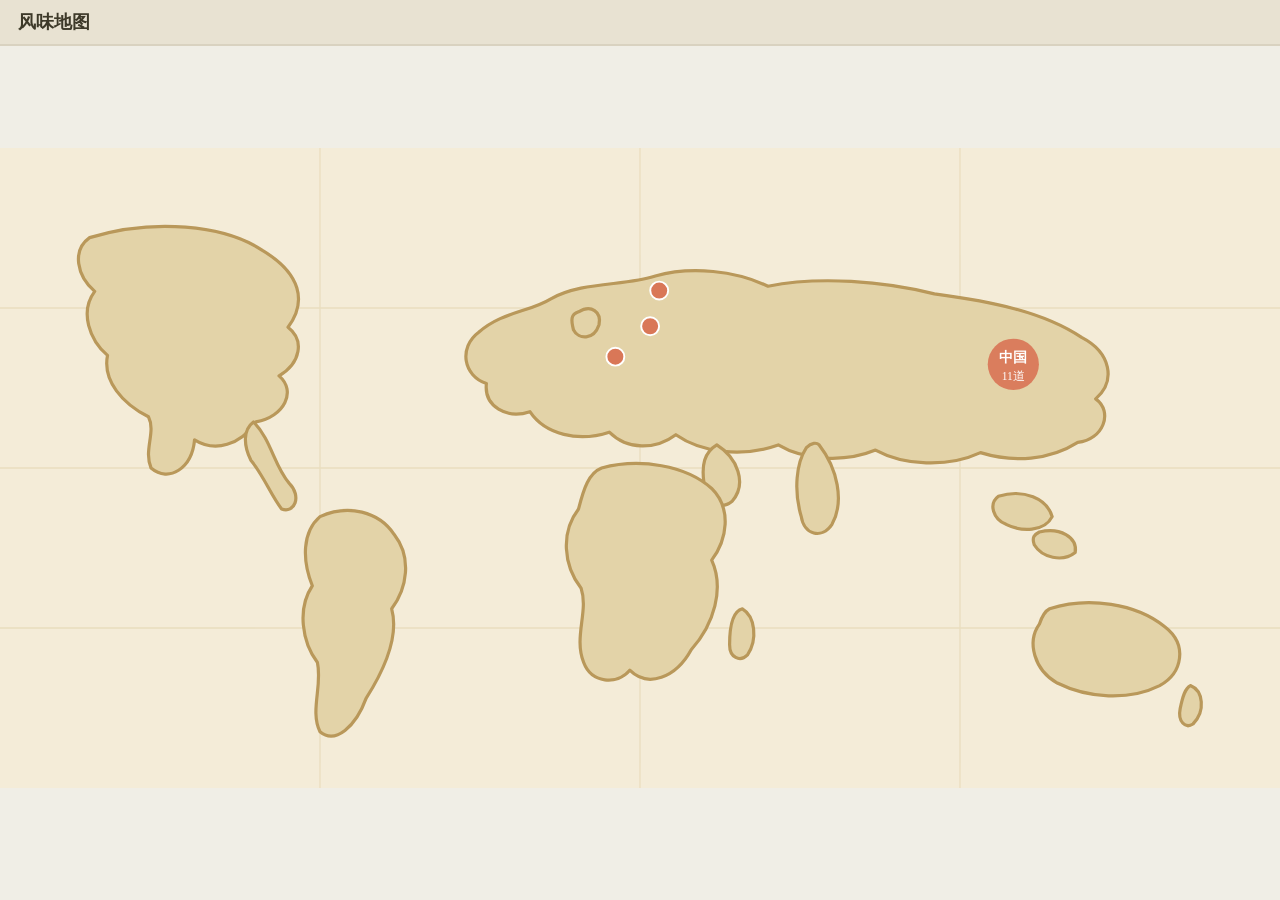
==== index.html @ 30118620 "feat: 手绘世界地图 + 世界视图(海外单钉+中国聚合气泡)" ====
<!DOCTYPE html><html lang="zh"><head><meta charset="utf-8">
<meta name="viewport" content="width=device-width,initial-scale=1">
<title>风味地图 · 山海之间</title><link rel="stylesheet" href="styles.css"></head>
<body>
<header><h1>风味地图</h1><button id="back" hidden>← 返回世界</button></header>
<main id="stage"><svg id="map" viewBox="0 0 1000 500" preserveAspectRatio="xMidYMid meet"></svg></main>
<script type="module" src="src/map.js"></script>
</body></html>
---- styles.css ----
/* Claude 暖色调：暖米纸底 + 赤陶/珊瑚橙主色 + 暖深棕文字 */
:root{
  --paper:#F0EEE6;     /* Claude 暖米纸背景 */
  --paper-2:#FAF9F5;   /* 更浅卡片底 */
  --band:#E8E2D2;      /* 顶栏/分隔暖色 */
  --line:#D9D2C0;      /* 描边/分割线 */
  --accent:#D97757;    /* Claude orange（珊瑚橙）主色 */
  --accent-2:#CC785C;  /* 赤陶（hover/次级） */
  --ink:#3D3929;       /* 暖深棕主文字 */
  --ink-soft:#6B6453;  /* 次级文字 */
}
*{box-sizing:border-box}
body{margin:0;font-family:"Noto Serif SC",serif;background:var(--paper);color:var(--ink)}
header{display:flex;align-items:center;gap:12px;padding:10px 18px;background:var(--band);border-bottom:2px solid var(--line)}
header h1{font-size:18px;margin:0;color:var(--ink)}
#back{background:var(--accent);color:#fff;border:none;border-radius:14px;padding:4px 12px;cursor:pointer}
#back:hover{background:var(--accent-2)}
#stage{width:100%;height:calc(100vh - 56px)}
#map{width:100%;height:100%;display:block}
.pin{fill:var(--accent);stroke:#fff;stroke-width:1.5;cursor:pointer;transition:r .1s}
.pin:hover{r:10}
.cluster circle{fill:var(--accent);opacity:.92;cursor:pointer}
.cluster text{fill:#fff;font-size:11px;font-weight:700;pointer-events:none}
.cluster .cnt{font-size:9px;font-weight:400}
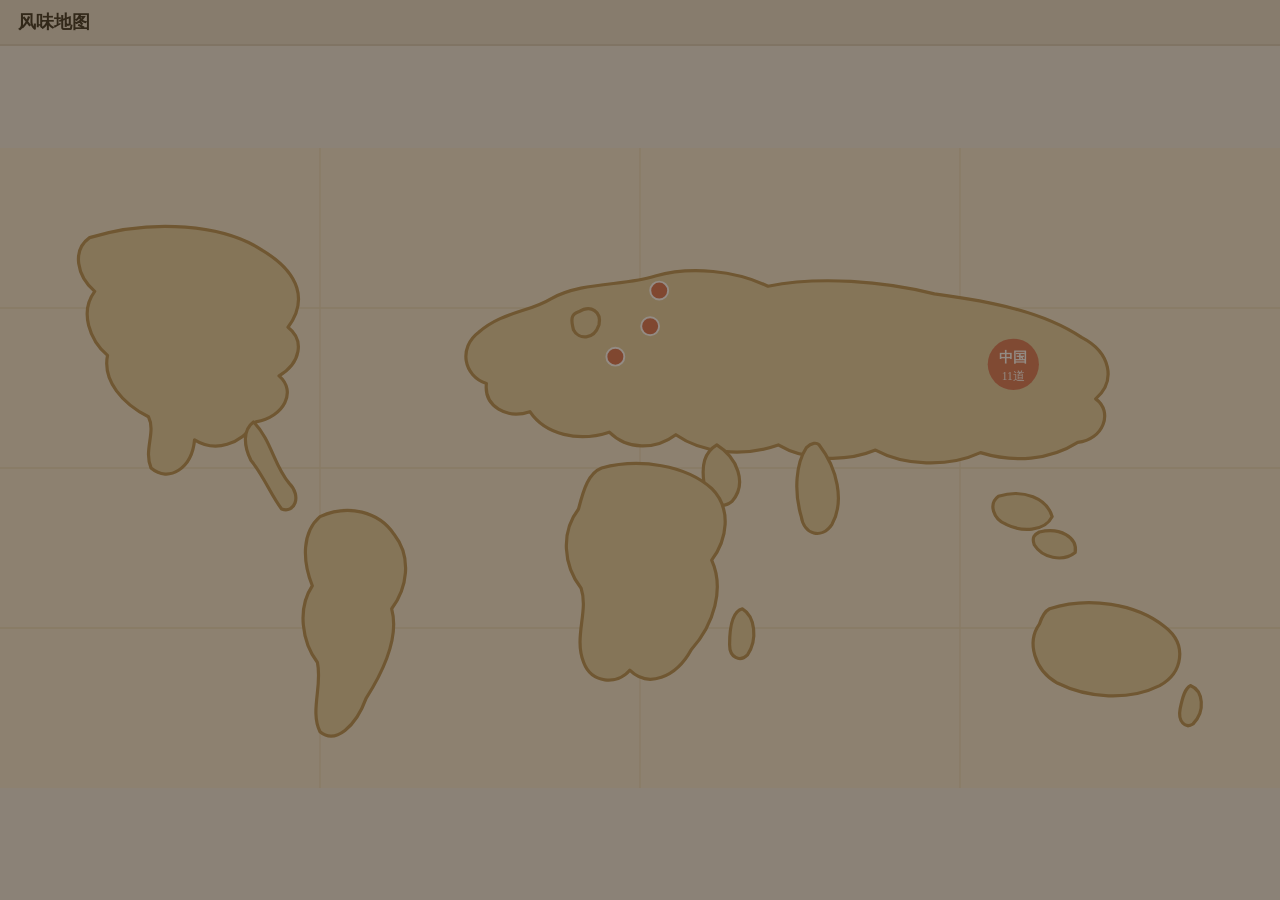
==== commit 301664ec: "feat: 本集全文覆盖层(自动高亮+集内跳转) Co-Authored-By: Claude Opus 4.8 <noreply@anthropic.com>" ====
--- a/index.html
+++ b/index.html
@@ -4,5 +4,13 @@
 <body>
 <header><h1>风味地图</h1><button id="back" hidden>← 返回世界</button></header>
 <main id="stage"><svg id="map" viewBox="0 0 1000 500" preserveAspectRatio="xMidYMid meet"></svg></main>
-<script type="module" src="src/map.js"></script>
+<aside id="panel" hidden></aside>
+<div id="fulltext" hidden></div>
+<script type="module">
+  import { init } from './src/map.js';
+  import { openPanel, bindFulltext } from './src/panel.js';
+  import { openFulltext } from './src/fulltext.js';
+  init(openPanel);
+  bindFulltext(openFulltext);
+</script>
 </body></html>
--- a/styles.css
+++ b/styles.css
@@ -22,3 +22,27 @@
 .cluster circle{fill:var(--accent);opacity:.92;cursor:pointer}
 .cluster text{fill:#fff;font-size:11px;font-weight:700;pointer-events:none}
 .cluster .cnt{font-size:9px;font-weight:400}
+#panel{position:fixed;top:56px;right:0;width:360px;max-width:90vw;height:calc(100vh - 56px);
+  background:var(--paper-2);border-left:2px solid var(--line);box-shadow:-6px 0 24px rgba(60,40,10,.18);
+  padding:18px 20px;overflow:auto;animation:slide .18s ease}
+@keyframes slide{from{transform:translateX(40px);opacity:.3}to{transform:none;opacity:1}}
+#panel .close{position:absolute;top:8px;right:12px;border:none;background:none;font-size:22px;cursor:pointer;color:var(--accent-2)}
+#panel .art{display:block;width:120px;height:120px;margin:6px auto}
+#panel h2{text-align:center;color:var(--ink);margin:6px 0}
+#panel .meta{text-align:center;color:var(--ink-soft);font-size:12px;margin:0 0 10px}
+#panel h3{font-size:13px;color:var(--accent-2);margin:14px 0 4px}
+#panel blockquote{margin:0;padding-left:12px;border-left:3px solid var(--accent);color:var(--ink-soft);font-style:italic}
+#panel .ft{margin-top:18px;width:100%;background:var(--accent);color:#fff;border:none;border-radius:8px;padding:8px;cursor:pointer}
+#panel .ft:hover{background:var(--accent-2)}
+#fulltext{position:fixed;inset:0;background:rgba(40,25,10,.5);z-index:10;display:flex;justify-content:center;align-items:flex-start;padding:4vh 0}
+.ft-box{background:var(--paper-2);width:760px;max-width:94vw;max-height:92vh;border-radius:10px;overflow:auto}
+.ft-box header{position:sticky;top:0;display:flex;justify-content:space-between;align-items:center;padding:12px 20px;background:var(--band);border-bottom:2px solid var(--line)}
+.ft-box h2{font-size:16px;margin:0;color:var(--ink)}
+.ft-close{border:none;background:none;font-size:22px;cursor:pointer;color:var(--accent-2)}
+.ft-nav{display:flex;flex-wrap:wrap;gap:6px;padding:10px 20px;border-bottom:1px solid var(--line)}
+.ft-nav button{border:1px solid var(--line);background:var(--paper);border-radius:12px;padding:2px 10px;font-size:12px;cursor:pointer;color:var(--ink)}
+.ft-nav button:hover{border-color:var(--accent);color:var(--accent-2)}
+.ft-box article{padding:16px 24px;line-height:1.9;color:var(--ink)}
+.ft-box .loc{color:var(--ink-soft);font-weight:700}
+.ft-box .seg .tag{display:inline-block;background:var(--accent);color:#fff;font-size:11px;border-radius:8px;padding:0 6px;margin-right:6px}
+.ft-box .seg.active{background:rgba(217,119,87,.22);border-radius:6px;padding:6px 8px;transition:background .3s}
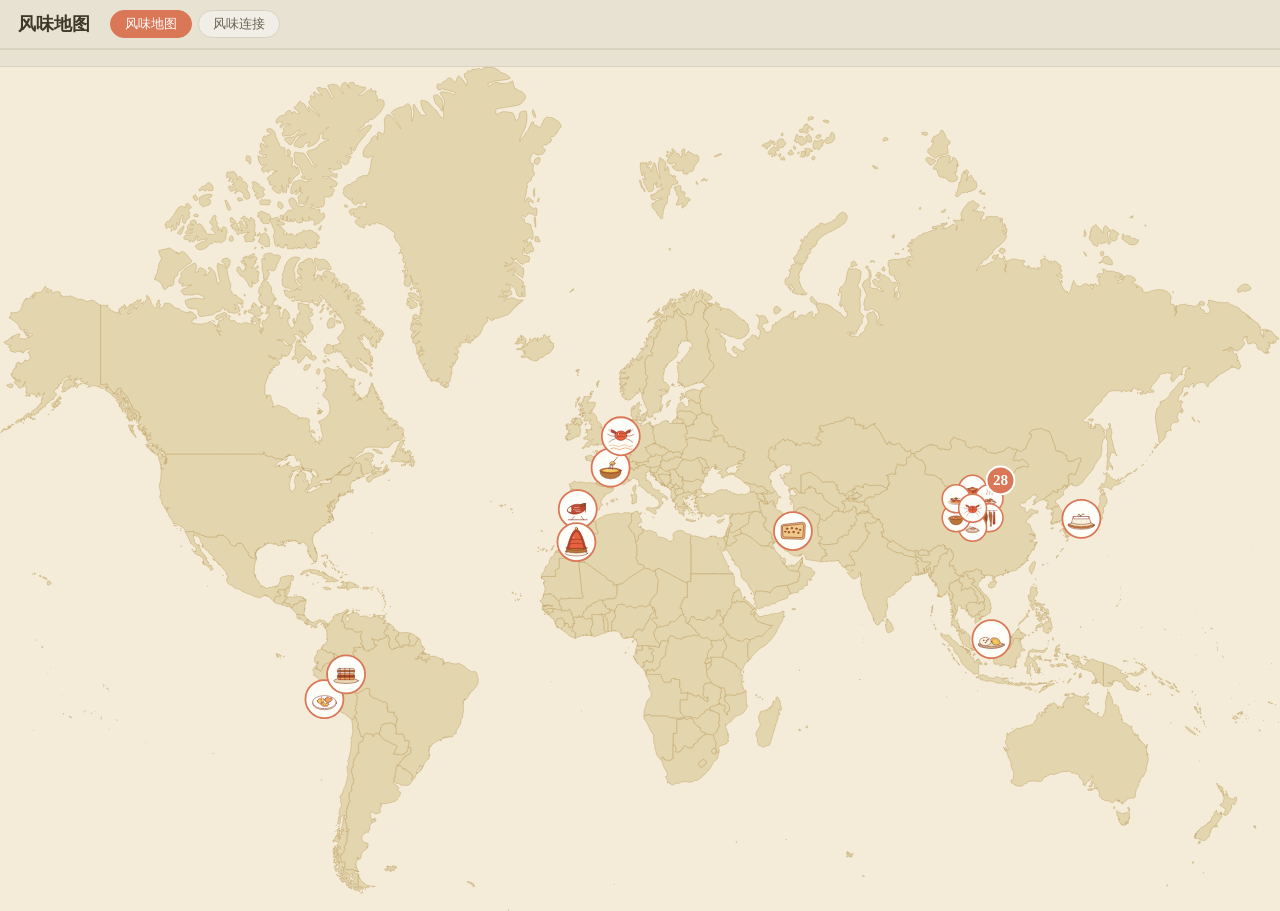
==== commit 2eed881d: "feat: 风味连接视图(集标签+地理总览+主题彩色弧线+hover高亮)；第1-3集 links" ====
--- a/index.html
+++ b/index.html
@@ -1,16 +1,66 @@
 <!DOCTYPE html><html lang="zh"><head><meta charset="utf-8">
 <meta name="viewport" content="width=device-width,initial-scale=1">
-<title>风味地图 · 山海之间</title><link rel="stylesheet" href="styles.css"></head>
+<title>风味地图 · 风味人间</title><link rel="stylesheet" href="styles.css"></head>
 <body>
-<header><h1>风味地图</h1><button id="back" hidden>← 返回世界</button></header>
-<main id="stage"><svg id="map" viewBox="0 0 1000 500" preserveAspectRatio="xMidYMid meet"></svg></main>
+<header>
+  <h1>风味地图</h1>
+  <nav id="viewtabs">
+    <button id="tab-map" class="active">风味地图</button>
+    <button id="tab-connect">风味连接</button>
+  </nav>
+  <button id="back" hidden>← 返回世界</button>
+</header>
+<div id="eptabs" hidden></div>
+<main id="stage">
+  <svg id="map" viewBox="0 0 1000 500" preserveAspectRatio="xMidYMid meet"></svg>
+  <div id="conn-label" hidden></div>
+</main>
 <aside id="panel" hidden></aside>
 <div id="fulltext" hidden></div>
 <script type="module">
-  import { init } from './src/map.js';
+  import { init, renderWorld, renderConnections, getEpisodes } from './src/map.js';
   import { openPanel, bindFulltext } from './src/panel.js';
   import { openFulltext } from './src/fulltext.js';
   init(openPanel);
   bindFulltext(openFulltext);
+
+  const tabMap = document.getElementById('tab-map');
+  const tabConnect = document.getElementById('tab-connect');
+  const eptabs = document.getElementById('eptabs');
+  const back = document.getElementById('back');
+  const connLabel = document.getElementById('conn-label');
+  let curEp = null;
+
+  function setView(connect){
+    tabMap.classList.toggle('active', !connect);
+    tabConnect.classList.toggle('active', connect);
+    eptabs.hidden = !connect;
+    connLabel.hidden = true;
+    document.getElementById('panel').hidden = true;
+    if(connect){ back.hidden = true; }
+  }
+  tabMap.addEventListener('click', ()=>{ setView(false); renderWorld(); });
+  tabConnect.addEventListener('click', ()=>{ if(tabConnect.classList.contains('active')) return; openConnect(); });
+
+  function openConnect(){
+    setView(true);
+    if(!eptabs.childElementCount){
+      getEpisodes().forEach(ep=>{
+        const b=document.createElement('button');
+        b.textContent = `《风味人间》S${ep.season} 第${ep.episode}集 ${ep.title}`;
+        b.addEventListener('click', ()=>selectEp(ep, b));
+        eptabs.appendChild(b);
+      });
+    }
+    const first = curEp || getEpisodes()[0];
+    const btn = [...eptabs.children][getEpisodes().findIndex(e=>e.season===first.season && e.episode===first.episode)];
+    selectEp(first, btn);
+  }
+  function selectEp(ep, btn){
+    curEp = ep;
+    [...eptabs.children].forEach(c=>c.classList.toggle('active', c===btn));
+    connLabel.hidden = true;
+    renderConnections(ep.season, ep.episode);
+  }
 </script>
 </body></html>
--- a/styles.css
+++ b/styles.css
@@ -16,12 +16,35 @@
 #back{background:var(--accent);color:#fff;border:none;border-radius:14px;padding:4px 12px;cursor:pointer}
 #back:hover{background:var(--accent-2)}
 #stage{width:100%;height:calc(100vh - 56px)}
-#map{width:100%;height:100%;display:block}
-.pin{fill:var(--accent);stroke:#fff;stroke-width:1.5;cursor:pointer;transition:r .1s}
-.pin:hover{r:10}
-.cluster circle{fill:var(--accent);opacity:.92;cursor:pointer}
-.cluster text{fill:#fff;font-size:11px;font-weight:700;pointer-events:none}
-.cluster .cnt{font-size:9px;font-weight:400}
+#map{width:100%;height:100%;display:block;background:#f4ecd8;cursor:grab;touch-action:none}
+.basemap path{fill:#e3d5ad;stroke:#b9985a;stroke-width:.4;stroke-linejoin:round;vector-effect:non-scaling-stroke}
+.pin{cursor:pointer}
+.pin-inner{transition:transform .12s ease}
+.pin:hover .pin-inner{transform:scale(1.2)}
+.pin-bg{fill:#fffdf7;stroke:var(--accent);stroke-width:1.4}
+.pin:hover .pin-bg{stroke-width:2}
+.pin-img{pointer-events:none}
+.cluster{cursor:pointer}
+.cl-inner{transition:transform .12s ease}
+.cluster:hover .cl-inner{transform:scale(1.08)}
+.cl-disc{fill:#fffdf7;stroke:var(--accent);stroke-width:1.2}
+.cl-badge circle{fill:var(--accent);stroke:#fff;stroke-width:1.5}
+.cl-badge text{fill:#fff;font-size:12px;font-weight:700;pointer-events:none}
+
+/* 视图切换 / 集标签 / 风味连接 */
+#viewtabs{display:flex;gap:6px;margin-left:8px}
+#viewtabs button{border:1px solid var(--line);background:var(--paper);color:var(--ink-soft);border-radius:14px;padding:4px 14px;cursor:pointer;font-size:13px;font-family:inherit}
+#viewtabs button.active{background:var(--accent);color:#fff;border-color:var(--accent)}
+#eptabs{display:flex;flex-wrap:wrap;gap:6px;padding:8px 18px;background:var(--band);border-bottom:1px solid var(--line)}
+#eptabs button{border:1px solid var(--line);background:var(--paper-2);color:var(--ink);border-radius:12px;padding:3px 12px;cursor:pointer;font-size:12px;font-family:inherit}
+#eptabs button:hover{border-color:var(--accent)}
+#eptabs button.active{background:var(--accent-2);color:#fff;border-color:var(--accent-2)}
+#stage{position:relative}
+#conn-label{position:absolute;left:50%;top:12px;transform:translateX(-50%);color:#fff;font-size:13px;font-weight:700;padding:4px 16px;border-radius:14px;box-shadow:0 2px 8px rgba(60,40,10,.25);pointer-events:none;z-index:5}
+.arc{fill:none;stroke-width:2.4;stroke-linecap:round;opacity:.85;transition:opacity .12s,stroke-width .12s}
+.arc.hl{stroke-width:4.5;opacity:1}
+.arc.dim{opacity:.15}
+.arc-hit{fill:none;stroke:transparent;stroke-width:16;pointer-events:stroke;cursor:pointer}
 #panel{position:fixed;top:56px;right:0;width:360px;max-width:90vw;height:calc(100vh - 56px);
   background:var(--paper-2);border-left:2px solid var(--line);box-shadow:-6px 0 24px rgba(60,40,10,.18);
   padding:18px 20px;overflow:auto;animation:slide .18s ease}
@@ -35,6 +58,7 @@
 #panel .ft{margin-top:18px;width:100%;background:var(--accent);color:#fff;border:none;border-radius:8px;padding:8px;cursor:pointer}
 #panel .ft:hover{background:var(--accent-2)}
 #fulltext{position:fixed;inset:0;background:rgba(40,25,10,.5);z-index:10;display:flex;justify-content:center;align-items:flex-start;padding:4vh 0}
+#fulltext[hidden]{display:none}
 .ft-box{background:var(--paper-2);width:760px;max-width:94vw;max-height:92vh;border-radius:10px;overflow:auto}
 .ft-box header{position:sticky;top:0;display:flex;justify-content:space-between;align-items:center;padding:12px 20px;background:var(--band);border-bottom:2px solid var(--line)}
 .ft-box h2{font-size:16px;margin:0;color:var(--ink)}
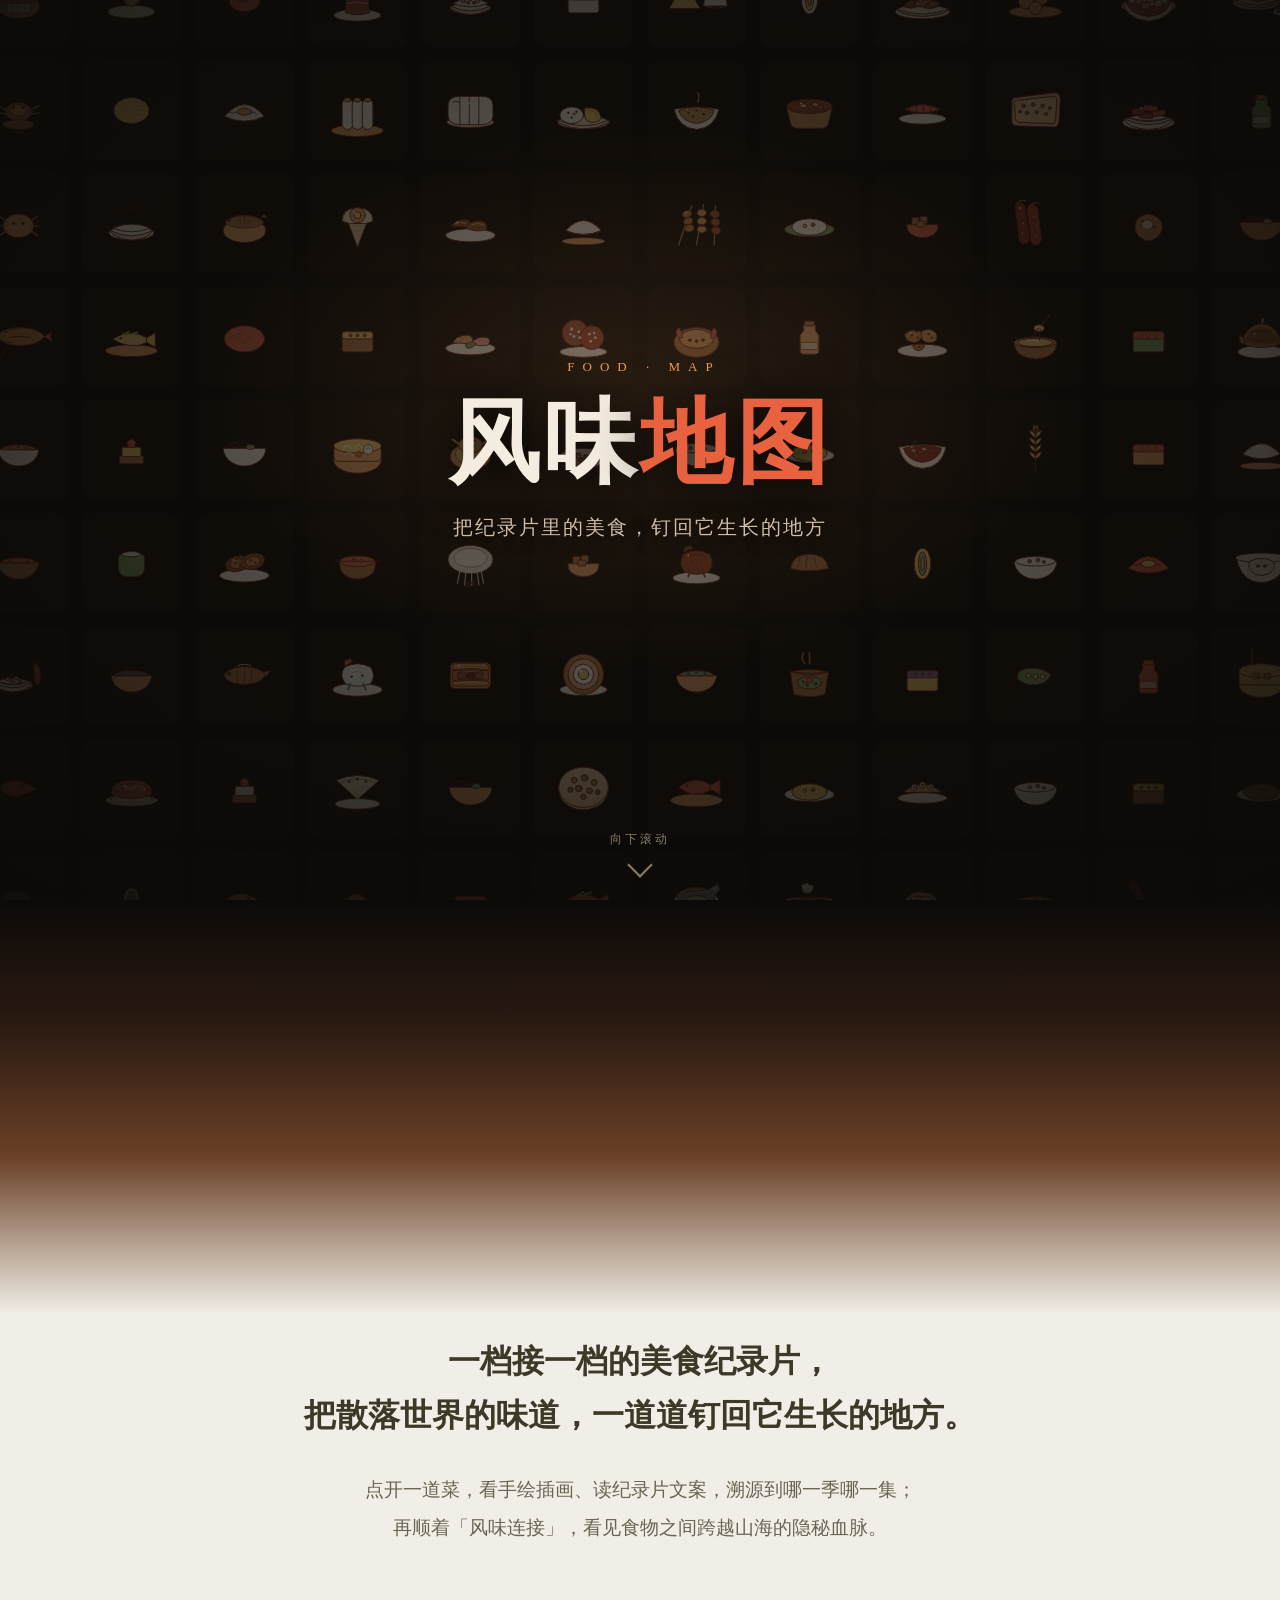
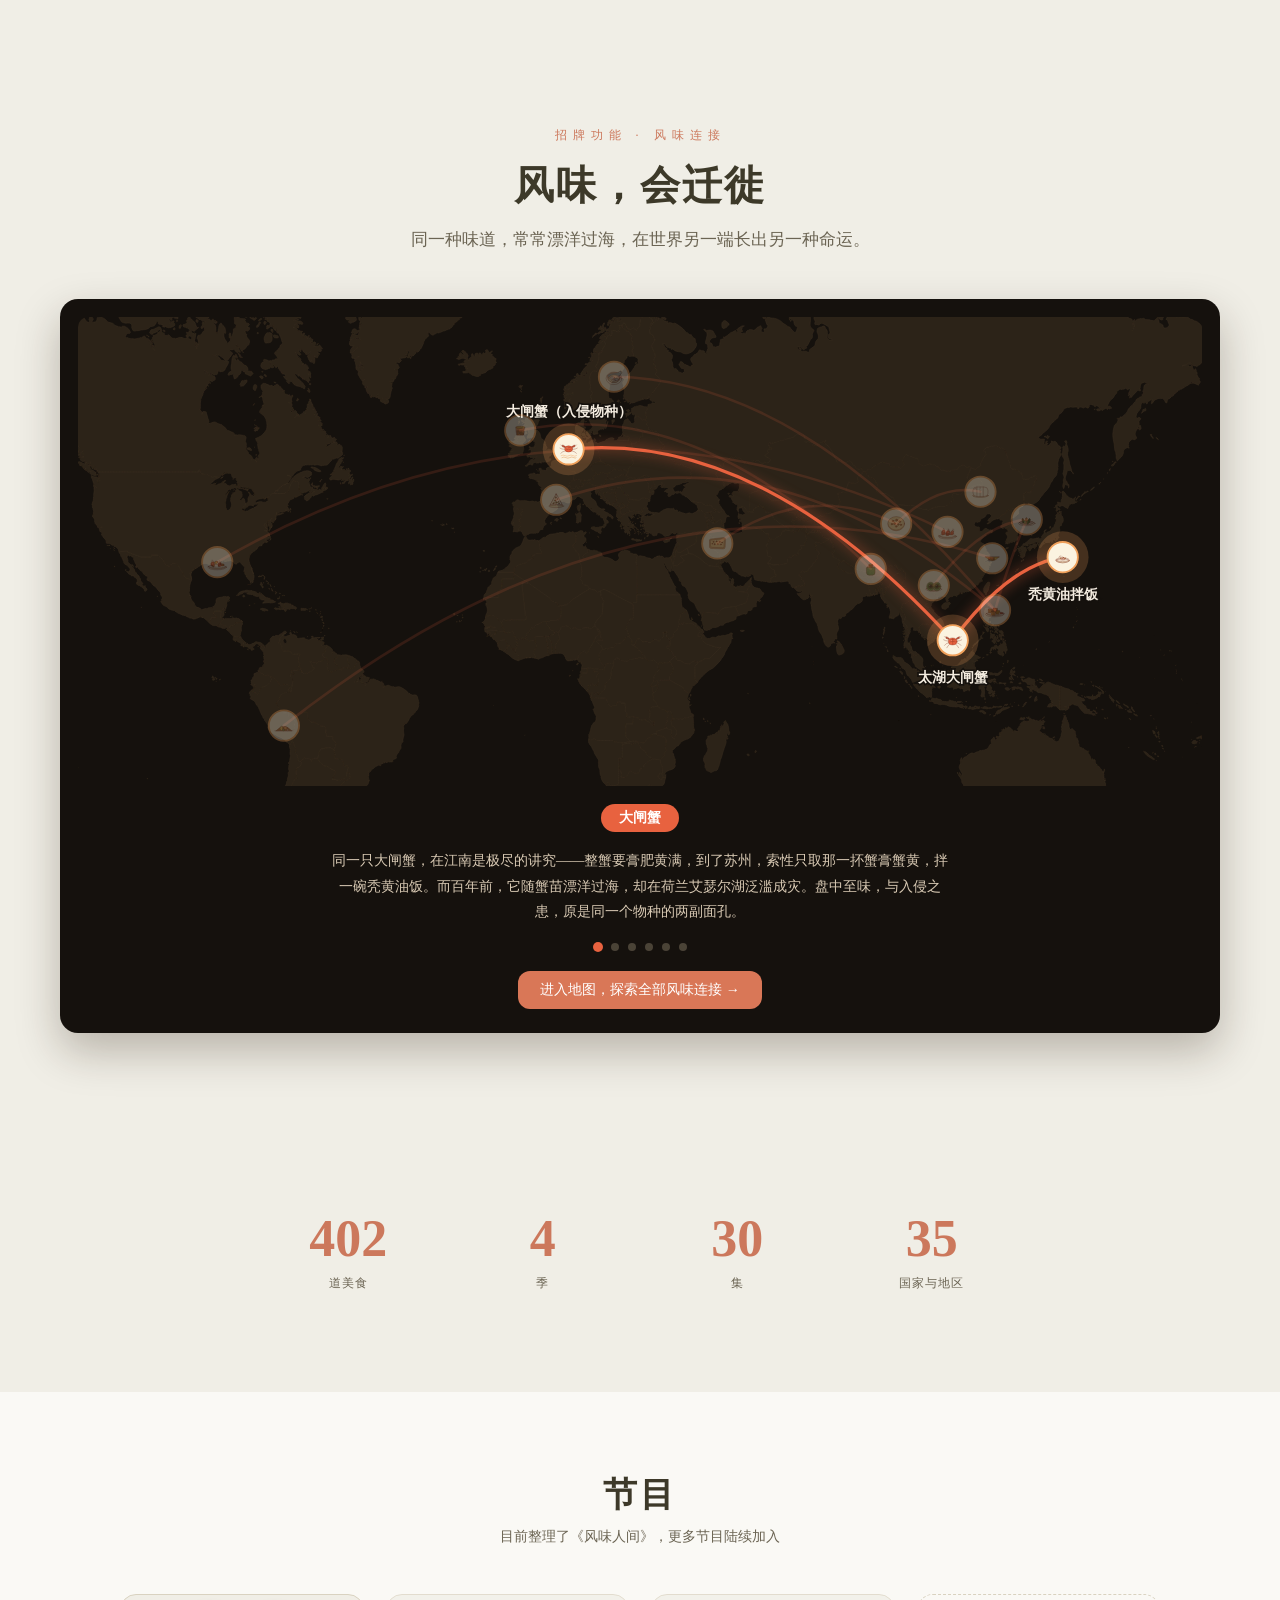
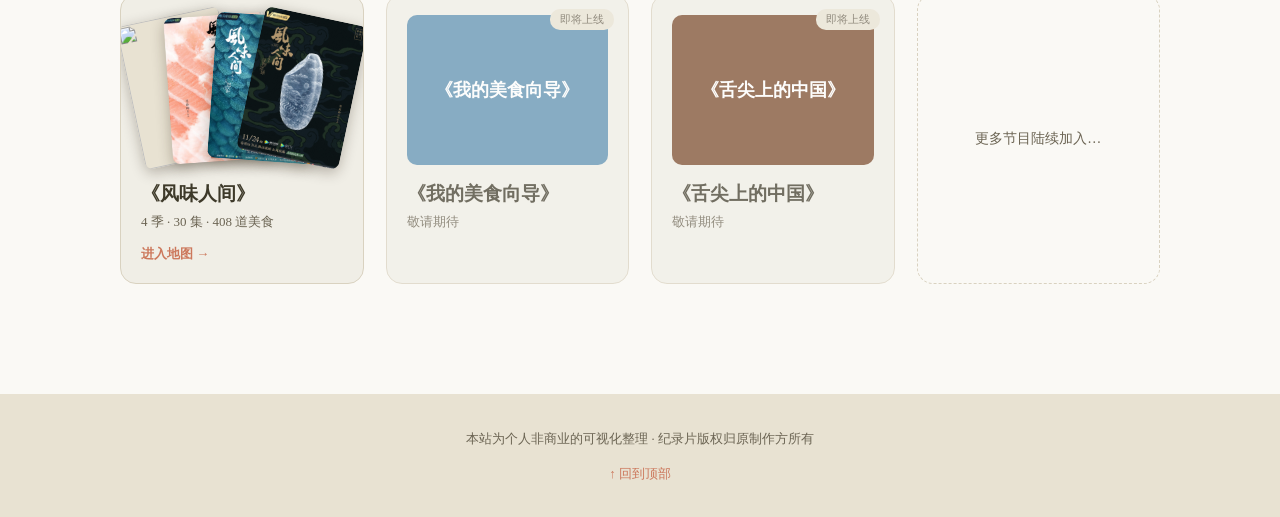
==== commit a7184a80: "feat: 扩展至 S2-S4，新增门户页；共 408 道美食、30 集 - dishes.json：由 72 条扩展至 408 条（S1×8 + S2×8 + S3×8 + S4×6） - 新增 e" ====
--- a/index.html
+++ b/index.html
@@ -1,66 +1,72 @@
 <!DOCTYPE html><html lang="zh"><head><meta charset="utf-8">
 <meta name="viewport" content="width=device-width,initial-scale=1">
-<title>风味地图 · 风味人间</title><link rel="stylesheet" href="styles.css"></head>
+<title>风味地图 · 把纪录片里的美食钉回产地</title>
+<link rel="stylesheet" href="home.css">
+</head>
 <body>
-<header>
-  <h1>风味地图</h1>
-  <nav id="viewtabs">
-    <button id="tab-map" class="active">风味地图</button>
-    <button id="tab-connect">风味连接</button>
-  </nav>
-  <button id="back" hidden>← 返回世界</button>
-</header>
-<div id="eptabs" hidden></div>
-<main id="stage">
-  <svg id="map" viewBox="0 0 1000 500" preserveAspectRatio="xMidYMid meet"></svg>
-  <div id="conn-label" hidden></div>
-</main>
-<aside id="panel" hidden></aside>
-<div id="fulltext" hidden></div>
-<script type="module">
-  import { init, renderWorld, renderConnections, getEpisodes } from './src/map.js';
-  import { openPanel, bindFulltext } from './src/panel.js';
-  import { openFulltext } from './src/fulltext.js';
-  init(openPanel);
-  bindFulltext(openFulltext);
 
-  const tabMap = document.getElementById('tab-map');
-  const tabConnect = document.getElementById('tab-connect');
-  const eptabs = document.getElementById('eptabs');
-  const back = document.getElementById('back');
-  const connLabel = document.getElementById('conn-label');
-  let curEp = null;
+<!-- ============ HERO · 插画墙 ============ -->
+<section class="hero">
+  <div class="wall" id="wall" aria-hidden="true"></div>
+  <div class="hero-warmglow"></div>
+  <div class="hero-vignette"></div>
+  <div class="hero-center">
+    <div class="kicker">FOOD · MAP</div>
+    <h1 class="hero-title">风味<span class="accent">地图</span></h1>
+    <p class="hero-sub">把纪录片里的美食，钉回它生长的地方</p>
+  </div>
+  <a class="scroll-cue" href="#intro" aria-label="向下滚动"><span>向下滚动</span><span class="arrow"></span></a>
+</section>
 
-  function setView(connect){
-    tabMap.classList.toggle('active', !connect);
-    tabConnect.classList.toggle('active', connect);
-    eptabs.hidden = !connect;
-    connLabel.hidden = true;
-    document.getElementById('panel').hidden = true;
-    if(connect){ back.hidden = true; }
-  }
-  tabMap.addEventListener('click', ()=>{ setView(false); renderWorld(); });
-  tabConnect.addEventListener('click', ()=>{ if(tabConnect.classList.contains('active')) return; openConnect(); });
+<!-- ============ 深色 → 暖色过渡带 ============ -->
+<div class="fade" id="intro" aria-hidden="true"></div>
 
-  function openConnect(){
-    setView(true);
-    if(!eptabs.childElementCount){
-      getEpisodes().forEach(ep=>{
-        const b=document.createElement('button');
-        b.textContent = `《风味人间》S${ep.season} 第${ep.episode}集 ${ep.title}`;
-        b.addEventListener('click', ()=>selectEp(ep, b));
-        eptabs.appendChild(b);
-      });
-    }
-    const first = curEp || getEpisodes()[0];
-    const btn = [...eptabs.children][getEpisodes().findIndex(e=>e.season===first.season && e.episode===first.episode)];
-    selectEp(first, btn);
-  }
-  function selectEp(ep, btn){
-    curEp = ep;
-    [...eptabs.children].forEach(c=>c.classList.toggle('active', c===btn));
-    connLabel.hidden = true;
-    renderConnections(ep.season, ep.episode);
-  }
-</script>
+<!-- ============ 项目理念（落在暖色实底上，保证可读） ============ -->
+<section class="intro">
+  <div class="reveal">
+    <p class="intro-lead">一档接一档的美食纪录片，<br>把散落世界的味道，一道道钉回它生长的地方。</p>
+    <p class="intro-text">点开一道菜，看手绘插画、读纪录片文案，溯源到哪一季哪一集；<br>
+      再顺着「风味连接」，看见食物之间跨越山海的隐秘血脉。</p>
+  </div>
+</section>
+
+<!-- ============ 招牌功能 · 风味连接（大闸蟹 · 迁移） ============ -->
+<section class="conn" id="conn">
+  <div class="conn-head reveal">
+    <div class="conn-kicker">招牌功能 · 风味连接</div>
+    <h2 class="conn-title">风味，会迁徙</h2>
+    <p class="conn-sub">同一种味道，常常漂洋过海，在世界另一端长出另一种命运。</p>
+  </div>
+  <div class="conn-card reveal">
+    <div class="conn-map" id="connDemoMap"></div>
+    <div class="conn-foot">
+      <span class="conn-theme" id="connTheme"></span>
+      <p class="conn-desc" id="connDesc"></p>
+      <div class="conn-dots" id="connDots"></div>
+      <a class="conn-cta" href="./fengwei.html">进入地图，探索全部风味连接 →</a>
+    </div>
+  </div>
+</section>
+
+<!-- ============ 数据看点 ============ -->
+<section class="stats" id="stats">
+  <ul class="stats-grid reveal" id="statsGrid"></ul>
+</section>
+
+<!-- ============ 节目门户 ============ -->
+<section class="portal" id="portal">
+  <div class="reveal">
+    <h2 class="section-title">节目</h2>
+    <p class="section-sub">目前整理了《风味人间》，更多节目陆续加入</p>
+  </div>
+  <div class="portal-grid reveal" id="portalGrid"></div>
+</section>
+
+<!-- ============ 页脚 ============ -->
+<footer class="foot">
+  <p class="foot-note">本站为个人非商业的可视化整理 · 纪录片版权归原制作方所有</p>
+  <a class="totop" href="#">↑ 回到顶部</a>
+</footer>
+
+<script type="module" src="./src/home.js"></script>
 </body></html>
--- a/home.css
+++ b/home.css
@@ -0,0 +1,134 @@
+/* 欢迎/门户页：深色影院感 Hero → 向下滚动过渡到暖色（与地图 App 衔接） */
+:root{
+  --paper:#F0EEE6; --paper-2:#FAF9F5; --band:#E8E2D2; --line:#D9D2C0;
+  --accent:#D97757; --accent-2:#CC785C; --ink:#3D3929; --ink-soft:#6B6453;
+  --dark:#0c0a08; --dark-2:#140f0b; --cream:#f4ece0; --coral:#e8623f; --glow:#f0a05a; --gold:#f4c95d;
+}
+*{box-sizing:border-box;margin:0;padding:0}
+html{scroll-behavior:smooth}
+body{font-family:"Noto Serif SC",serif;background:var(--dark);color:var(--ink);overflow-x:hidden}
+.accent{color:var(--coral)}
+
+/* ---------- HERO · 插画墙 ---------- */
+.hero{position:relative;height:100vh;min-height:580px;overflow:hidden;background:var(--dark)}
+.wall{position:absolute;inset:-8% -4%;display:grid;
+  grid-template-columns:repeat(auto-fill,minmax(96px,1fr));gap:14px;padding:20px;
+  opacity:.42;animation:drift 60s linear infinite alternate}
+.wall .cell{aspect-ratio:1;background:#171109;border-radius:12px;display:flex;align-items:center;justify-content:center}
+.wall img{width:72%;height:72%;filter:saturate(.85)}
+@keyframes drift{from{transform:translateY(0)}to{transform:translateY(-6%)}}
+.hero-warmglow{position:absolute;inset:0;pointer-events:none;
+  background:radial-gradient(50% 45% at 50% 44%,rgba(240,160,90,.13),transparent 70%)}
+.hero-vignette{position:absolute;inset:0;pointer-events:none;
+  background:radial-gradient(75% 70% at 50% 45%,transparent 0%,rgba(12,10,8,.4) 55%,rgba(12,10,8,.94) 100%)}
+.hero-center{position:absolute;inset:0;z-index:3;display:flex;flex-direction:column;
+  align-items:center;justify-content:center;text-align:center;padding:0 20px;color:var(--cream)}
+.kicker{font-size:13px;letter-spacing:8px;color:var(--glow);margin-bottom:18px;padding-left:8px}
+.hero-title{font-size:clamp(42px,8vw,92px);font-weight:900;letter-spacing:4px;line-height:1.1;
+  text-shadow:0 4px 50px rgba(0,0,0,.9)}
+.hero-sub{margin-top:20px;font-size:clamp(15px,2.2vw,20px);color:#cdbca8;letter-spacing:2px;font-weight:300;
+  text-shadow:0 2px 20px rgba(0,0,0,.8)}
+.scroll-cue{position:absolute;bottom:26px;left:50%;transform:translateX(-50%);z-index:3;
+  font-size:12px;letter-spacing:3px;color:#8a7c6a;text-decoration:none;
+  display:flex;flex-direction:column;align-items:center;gap:8px}
+.scroll-cue .arrow{width:18px;height:18px;border-right:2px solid #8a7c6a;border-bottom:2px solid #8a7c6a;
+  transform:rotate(45deg);animation:bob 1.8s infinite}
+@keyframes bob{0%,100%{opacity:.3;transform:rotate(45deg) translate(0,0)}50%{opacity:1;transform:rotate(45deg) translate(4px,4px)}}
+
+/* ---------- 深色→暖色过渡带 + 理念 ---------- */
+.fade{height:46vh;min-height:280px;
+  background:linear-gradient(var(--dark) 0%,#2a1a12 30%,#6a4026 62%,var(--paper) 100%)}
+.intro{background:var(--paper);padding:20px 24px 150px;text-align:center}
+.intro-lead{max-width:720px;margin:0 auto;color:var(--ink);font-weight:700;
+  font-size:clamp(20px,3.4vw,32px);line-height:1.7}
+.intro-text{max-width:640px;margin:28px auto 0;color:var(--ink-soft);
+  font-size:clamp(15px,2.2vw,19px);line-height:2}
+
+/* ---------- 招牌功能 · 风味连接 ---------- */
+.conn{background:var(--paper);padding:30px 24px 100px;text-align:center}
+.conn-kicker{font-size:12px;letter-spacing:6px;color:var(--accent-2);margin-bottom:14px}
+.conn-title{font-size:clamp(26px,4.4vw,40px);color:var(--ink);letter-spacing:2px}
+.conn-sub{color:var(--ink-soft);font-size:clamp(14px,2vw,17px);margin:12px auto 0;max-width:560px;line-height:1.8}
+.conn-card{max-width:1160px;margin:44px auto 0;background:#15110d;border-radius:18px;
+  padding:18px 18px 24px;box-shadow:0 18px 44px rgba(40,25,10,.28)}
+.conn-map{position:relative}
+.conn-svg{width:100%;height:auto;display:block;overflow:hidden;border-radius:10px}
+.conn-base path{fill:#2c2318;stroke:#3a2e20;stroke-width:.5;vector-effect:non-scaling-stroke}
+/* 多弧同屏：默认暗，点亮的那条 .hot 变亮发光 */
+.c-arc{fill:none;stroke:#e8623f;stroke-width:2;stroke-linecap:round;opacity:.15;transition:opacity .5s ease}
+.c-arc.hot{opacity:1;stroke-width:2.6;filter:drop-shadow(0 0 5px rgba(232,98,63,.8))}
+.c-pin{opacity:.3;transition:opacity .5s ease}
+.c-pin.hot{opacity:1}
+.c-pin .glow{fill:rgba(240,160,90,.22);opacity:0;transition:opacity .5s ease}
+.c-pin.hot .glow{opacity:1}
+.c-pin .disc{fill:#fbf3e0;stroke:#f0a05a;stroke-width:1.4}
+.c-pin .lab{fill:#f4ece0;font-weight:700;text-anchor:middle;
+  paint-order:stroke;stroke:#15110d;stroke-width:2.5px;opacity:0;transition:opacity .4s ease}
+.c-pin.hot .lab{opacity:1}
+.conn-foot{margin-top:18px}
+.conn-theme{display:inline-block;background:var(--coral);color:#fff;font-size:14px;font-weight:700;
+  padding:5px 18px;border-radius:16px;transition:opacity .3s ease}
+.conn-desc{color:#d9cab4;font-size:14px;line-height:1.85;max-width:620px;margin:16px auto 18px;
+  min-height:3.7em;transition:opacity .3s ease}
+.conn-foot.swap .conn-theme,.conn-foot.swap .conn-desc{opacity:0}
+.conn-dots{display:flex;gap:9px;justify-content:center;margin:0 0 20px}
+.conn-dot{width:8px;height:8px;border-radius:50%;border:none;background:#9c8e76;opacity:.4;padding:0;
+  cursor:pointer;transition:opacity .25s,transform .25s,background .25s}
+.conn-dot.on{opacity:1;background:var(--coral);transform:scale(1.25)}
+.conn-cta{display:inline-block;background:var(--accent);color:#fff;text-decoration:none;
+  padding:10px 22px;border-radius:12px;font-size:14px;transition:background .2s}
+.conn-cta:hover{background:var(--accent-2)}
+
+/* ---------- 数据看点 ---------- */
+.stats{background:var(--paper);padding:70px 24px 90px}
+.stats-grid{list-style:none;max-width:760px;margin:0 auto;display:grid;
+  grid-template-columns:repeat(4,1fr);gap:18px}
+.stat{text-align:center;padding:10px 6px}
+.stat .num{font-size:clamp(30px,4.5vw,52px);font-weight:900;color:var(--accent-2);line-height:1;
+  font-variant-numeric:tabular-nums}
+.stat .lab{margin-top:10px;font-size:12px;color:var(--ink-soft);letter-spacing:1px}
+@media (max-width:760px){.stats-grid{grid-template-columns:repeat(2,1fr);gap:30px 10px}}
+
+/* ---------- 节目门户 ---------- */
+.portal{background:var(--paper-2);padding:80px 24px 110px}
+.section-title{text-align:center;font-size:clamp(24px,4vw,34px);color:var(--ink);letter-spacing:3px}
+.section-sub{text-align:center;color:var(--ink-soft);font-size:14px;margin:10px 0 48px}
+.portal-grid{max-width:1040px;margin:0 auto;display:grid;
+  grid-template-columns:repeat(auto-fill,minmax(240px,1fr));gap:22px}
+.pcard{position:relative;display:block;text-decoration:none;background:var(--paper);
+  border:1.5px solid var(--line);border-radius:16px;padding:20px;overflow:hidden;
+  transition:transform .2s ease,box-shadow .2s ease,border-color .2s ease}
+.pcard.live{cursor:pointer}
+.pcard.live:hover{transform:translateY(-6px);box-shadow:0 14px 32px rgba(60,40,10,.18);border-color:var(--accent)}
+.pc-covers{position:relative;height:150px;margin-bottom:16px}
+.pc-covers img{position:absolute;left:50%;top:0;width:104px;height:146px;object-fit:cover;border-radius:8px;
+  box-shadow:0 4px 14px rgba(40,25,10,.3);background:var(--band)}
+.pc-name{font-size:19px;font-weight:700;color:var(--ink)}
+.pc-meta{margin-top:6px;font-size:13px;color:var(--ink-soft)}
+.pc-go{margin-top:14px;display:inline-block;font-size:13px;font-weight:700;color:var(--accent-2)}
+/* 即将上线灰卡 */
+.pcard.soon{opacity:.72}
+.pcard.soon .pc-poster{height:150px;border-radius:10px;margin-bottom:16px;
+  display:flex;align-items:center;justify-content:center;text-align:center;padding:0 12px;
+  color:#fff;font-size:18px;font-weight:700;line-height:1.5;background:var(--tint,#9c8e76)}
+.pc-soon-tag{position:absolute;top:14px;right:14px;background:var(--band);color:var(--ink-soft);
+  font-size:11px;padding:3px 10px;border-radius:10px}
+/* 占位虚线卡 */
+.pcard.ghost{display:flex;align-items:center;justify-content:center;text-align:center;
+  border-style:dashed;color:var(--ink-soft);font-size:14px;min-height:210px;background:transparent}
+
+/* ---------- 页脚 ---------- */
+.foot{background:var(--band);padding:34px 24px;text-align:center}
+.foot-note{color:var(--ink-soft);font-size:12.5px;line-height:1.8}
+.totop{display:inline-block;margin-top:14px;color:var(--accent-2);text-decoration:none;font-size:13px}
+.totop:hover{color:var(--accent)}
+
+/* ---------- 滚动进场 ---------- */
+.reveal{opacity:0;transform:translateY(26px);transition:opacity .8s ease,transform .8s ease}
+.reveal.in{opacity:1;transform:none}
+
+@media (prefers-reduced-motion:reduce){
+  html{scroll-behavior:auto}
+  .wall{animation:none}.scroll-cue .arrow{animation:none}
+  .reveal{opacity:1;transform:none;transition:none}
+}
